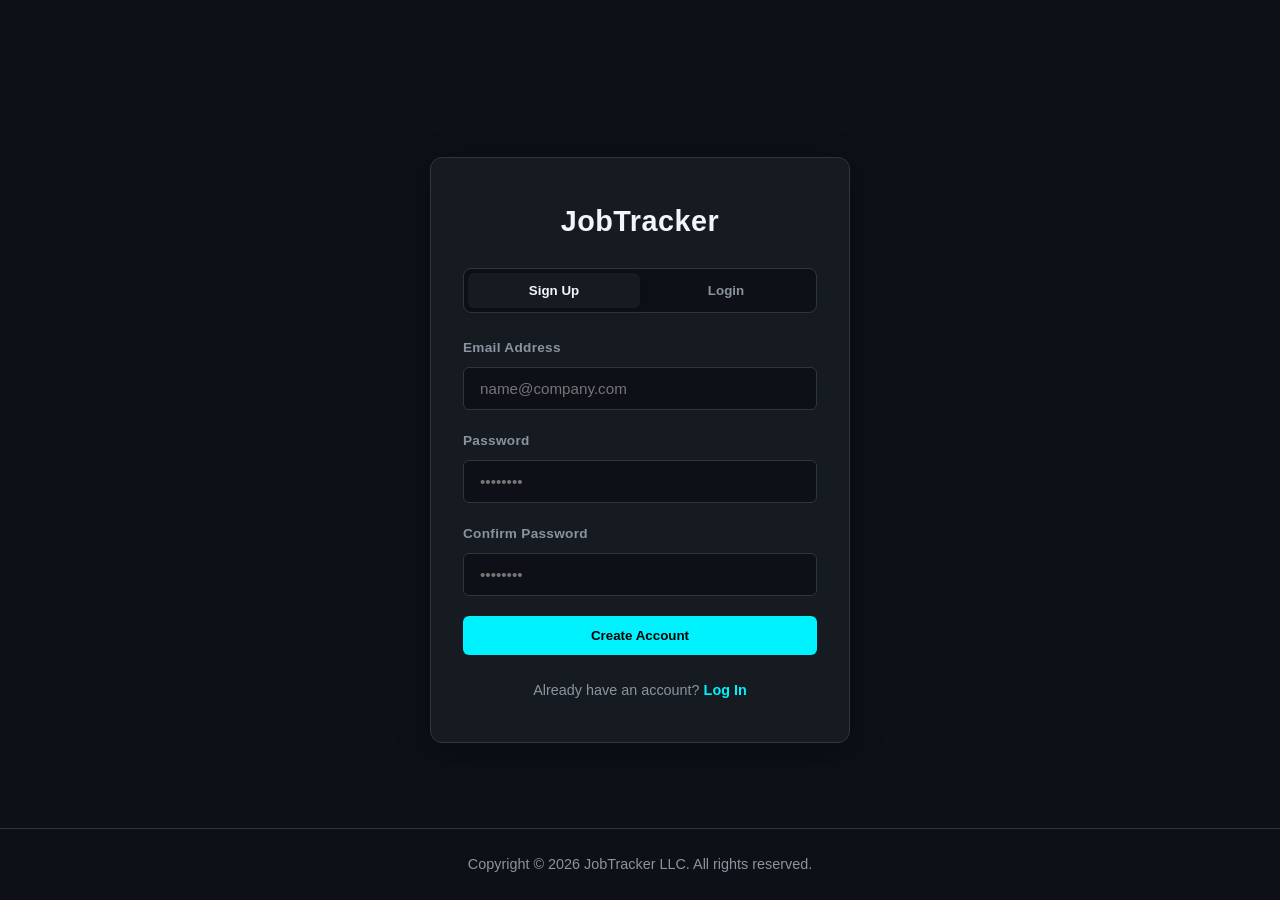
==== auth.html @ 48a3ed08 "Initial commit - Basic Structure" ====
<!DOCTYPE html>
<html lang="en">
<head>
    <meta charset="UTF-8">
    <meta name="viewport" content="width=device-width, initial-scale=1.0">
    <title>JobTracker - Authentication</title>
    <link rel="stylesheet" href="style.css">
</head>
<body class="auth-page">

    <div class="auth-card">
        <div class="auth-header">
            <h2>JobTracker</h2>
        </div>

        <div class="auth-tabs">
            <button class="tab-btn active" id="tab-signup">Sign Up</button>
            <button class="tab-btn" id="tab-login">Login</button>
        </div>

        <div class="auth-form-container">
            
            <form class="auth-form" id="signup-form" action="dashboard.html">
                <div class="input-group">
                    <label for="signup-email">Email Address</label>
                    <input type="email" id="signup-email" placeholder="name@company.com" required>
                </div>
                <div class="input-group">
                    <label for="signup-password">Password</label>
                    <input type="password" id="signup-password" placeholder="••••••••" required>
                </div>
                <div class="input-group">
                    <label for="signup-confirm">Confirm Password</label>
                    <input type="password" id="signup-confirm" placeholder="••••••••" required>
                </div>
                <button type="submit" class="btn btn-primary btn-block">Create Account</button>
                <p class="auth-switch-text">Already have an account? <span class="link-span">Log In</span></p>
            </form>

            <form class="auth-form hidden" id="login-form" action="dashboard.html">
                <div class="input-group">
                    <label for="login-email">Email Address</label>
                    <input type="email" id="login-email" placeholder="name@company.com" required>
                </div>
                <div class="input-group">
                    <label for="login-password">Password</label>
                    <input type="password" id="login-password" placeholder="••••••••" required>
                </div>
                <button type="submit" class="btn btn-primary btn-block">Log In</button>
                <p class="auth-switch-text">Don't have an account? <span class="link-span">Sign Up</span></p>
            </form>

        </div>
    </div>

    <footer class="footer auth-footer">
        <p>Copyright © 2026 JobTracker LLC. All rights reserved.</p>
    </footer>

    <script src="script.js"></script>
</body>
</html>
---- style.css ----
/* ==========================================================================
   01. GLOBAL RESET & DESIGN THEME VARIABLES
   ========================================================================== */
* {
    margin: 0;
    padding: 0;
    box-sizing: border-box;
    font-family: 'Segoe UI', Tahoma, Geneva, Verdana, sans-serif;
}

:root {
    --bg-color: #0d1117;        /* Premium deep dark slate */
    --card-bg: #161b22;         /* Slightly lighter container background */
    --text-main: #f0f6fc;       /* Highly readable off-white */
    --text-muted: #8b949e;      /* Muted gray for secondary descriptions */
    --accent-color: #00f2fe;    /* High-energy cyan highlight */
    --accent-hover: #00c6ff;    /* Darker shade for hovering actions */
    --border-color: #30363d;    /* Subtle separation lines */
}

body {
    background-color: var(--bg-color);
    color: var(--text-main);
    line-height: 1.6;
    min-height: 100vh;
    display: flex;
    flex-direction: column;
}


/* ==========================================================================
   02. REUSABLE COMPONENTS / UTILITIES (Buttons, etc.)
   ========================================================================== */
.btn {
    text-decoration: none;
    font-weight: 600;
    padding: 12px 28px;
    border-radius: 6px;
    transition: all 0.2s ease;
}

.btn-primary {
    background-color: var(--accent-color);
    color: #000;
}

.btn-primary:hover {
    background-color: var(--accent-hover);
    transform: translateY(-1px);
}

.btn-secondary {
    background-color: transparent;
    color: var(--text-main);
    border: 1px solid var(--border-color);
}

.btn-secondary:hover {
    background-color: var(--card-bg);
    border-color: var(--text-muted);
}


/* ==========================================================================
   03. LANDING PAGE STYLES (index.html)
   ========================================================================== */

/* Header Navbar Layout */
.navbar {
    display: flex;
    justify-content: space-between;
    align-items: center;
    padding: 20px 5%;
    border-bottom: 1px solid var(--border-color);
}

.logo h2 {
    color: var(--text-main);
    font-weight: 700;
    letter-spacing: 0.5px;
}

.nav-links {
    list-style: none;
    display: flex;
    align-items: center;
    gap: 30px;
}

.nav-links a {
    text-decoration: none;
    color: var(--text-muted);
    font-weight: 500;
    transition: color 0.3s ease;
}

.nav-links a:hover, 
.nav-links a.active {
    color: var(--text-main);
}

.nav-links .btn-signup-nav {
    color: var(--accent-color);
    border: 1px solid var(--accent-color);
    padding: 6px 16px;
    border-radius: 6px;
}

.nav-links .btn-signup-nav:hover {
    background-color: var(--accent-color);
    color: #000;
}

/* Main Layout Positioning */
main {
    flex: 1; /* Pushes footer down if page content is short */
    display: flex;
    flex-direction: column;
    align-items: center;
}

/* Hero Section */
.hero-section {
    max-width: 850px;
    text-align: center;
    padding: 80px 20px 60px 20px;
    display: flex;
    flex-direction: column;
    align-items: center;
    gap: 24px;
}

.hero-title {
    font-size: 2.8rem;
    font-weight: 800;
    letter-spacing: -0.5px;
    line-height: 1.2;
}

.hero-subtitle {
    font-size: 1.15rem;
    color: var(--text-muted);
    max-width: 650px;
}

.hero-buttons {
    display: flex;
    gap: 16px;
    margin-top: 10px;
}

/* Features Block */
.features-section {
    width: 100%;
    max-width: 1100px;
    padding: 40px 20px 80px 20px;
}

.section-title {
    text-align: center;
    font-size: 1.8rem;
    margin-bottom: 40px;
    font-weight: 700;
}

.features-grid {
    display: grid;
    grid-template-columns: repeat(auto-fit, minmax(230px, 1fr));
    gap: 24px;
}

.feature-card {
    background-color: var(--card-bg);
    border: 1px solid var(--border-color);
    padding: 30px 24px;
    border-radius: 8px;
    transition: transform 0.3s ease, border-color 0.3s ease;
}

.feature-card:hover {
    transform: translateY(-4px);
    border-color: var(--accent-color);
}

.feature-icon {
    color: var(--accent-color);
    font-size: 1.5rem;
    margin-bottom: 12px;
}

.feature-card h3 {
    font-size: 1.2rem;
    margin-bottom: 10px;
    font-weight: 600;
}

.feature-card p {
    color: var(--text-muted);
    font-size: 0.95rem;
}

/* How It Works Section Layout */
.how-it-works {
    width: 100%;
    max-width: 1100px;
    padding: 60px 20px 20px 20px;
    text-align: center;
}

.steps-grid {
    display: grid;
    grid-template-columns: repeat(auto-fit, minmax(280px, 1fr));
    gap: 32px;
    margin-top: 20px;
}

.step-card {
    display: flex;
    flex-direction: column;
    align-items: center;
    padding: 20px;
}

.step-number {
    background-color: var(--card-bg);
    color: var(--accent-color);
    border: 2px solid var(--border-color);
    width: 50px;
    height: 50px;
    border-radius: 50%;
    display: flex;
    justify-content: center;
    align-items: center;
    font-size: 1.3rem;
    font-weight: 700;
    margin-bottom: 20px;
    box-shadow: 0 0 15px rgba(0, 242, 254, 0.1);
}

.step-card h3 {
    font-size: 1.3rem;
    margin-bottom: 12px;
    font-weight: 600;
}

.step-card p {
    color: var(--text-muted);
    font-size: 0.95rem;
    max-width: 280px;
}


/* ==========================================================================
   04. AUTHENTICATION PAGES STYLES (auth.html)
   ========================================================================== */
/* Add your centered card, form inputs, and tab design styles directly here */


/* Target the specific body variant to center the card */
.auth-page {
    justify-content: center;
    align-items: center;
    padding: 20px;
}

.auth-card {
    background-color: var(--card-bg);
    border: 1px solid var(--border-color);
    width: 100%;
    max-width: 420px;
    padding: 40px 32px;
    border-radius: 12px;
    box-shadow: 0 8px 32px rgba(0, 0, 0, 0.4);
    display: flex;
    flex-direction: column;
    gap: 24px;
}

.auth-header {
    text-align: center;
}

.auth-header h2 {
    font-size: 1.8rem;
    font-weight: 700;
    letter-spacing: 0.5px;
}

/* Tab Switcher Styling */
.auth-tabs {
    display: flex;
    background-color: var(--bg-color);
    padding: 4px;
    border-radius: 8px;
    border: 1px solid var(--border-color);
}

.tab-btn {
    flex: 1;
    background: transparent;
    border: none;
    color: var(--text-muted);
    padding: 10px;
    font-weight: 600;
    cursor: pointer;
    border-radius: 6px;
    transition: all 0.2s ease;
}

.tab-btn.active {
    background-color: var(--card-bg);
    color: var(--text-main);
    box-shadow: 0 2px 8px rgba(0,0,0,0.2);
}

/* Form Styles */
.auth-form {
    display: flex;
    flex-direction: column;
    gap: 20px;
}

.input-group {
    display: flex;
    flex-direction: column;
    gap: 8px;
}

.input-group label {
    font-size: 0.85rem;
    font-weight: 600;
    color: var(--text-muted);
    letter-spacing: 0.3px;
}

.input-group input {
    background-color: var(--bg-color);
    border: 1px solid var(--border-color);
    color: var(--text-main);
    padding: 12px 16px;
    border-radius: 6px;
    font-size: 0.95rem;
    transition: border-color 0.2s ease;
}

.input-group input:focus {
    outline: none;
    border-color: var(--accent-color);
}

/* Utility full-width button button adjustment */
.btn-block {
    width: 100%;
    text-align: center;
    border: none;
    cursor: pointer;
}

.auth-switch-text {
    text-align: center;
    font-size: 0.9rem;
    color: var(--text-muted);
    margin-top: 4px;
}

.auth-switch-text .link-span {
    color: var(--accent-color);
    cursor: pointer;
    font-weight: 600;
}

.auth-switch-text .link-span:hover {
    text-decoration: underline;
}

/* Helper Class to Toggle Display */
.hidden {
    display: none !important;
}

/* Adjust layout behavior for footer on auth screen */
.auth-footer {
    position: absolute;
    bottom: 0;
    width: 100%;
    border-top: none;
    background: transparent;
}

/* ==========================================================================
   05. DASHBOARD WORKSPACE STYLES (dashboard.html)
   ========================================================================== */
/* Future placeholder for sidebar, analytics panels, and app cards */


/* Page layout to lock sidebar on left and expand content window on right */
.dashboard-page {
    flex-direction: row; /* Overrides the global column default */
    min-height: 100vh;
    overflow-x: hidden;
}

/* Sidebar Navigation Drawer */
.sidebar {
    width: 260px;
    background-color: var(--card-bg);
    border-right: 1px solid var(--border-color);
    display: flex;
    flex-direction: column;
    padding: 30px 20px;
    position: fixed; /* Keeps sidebar sticky on scroll */
    top: 0;
    bottom: 0;
    left: 0;
    z-index: 100;
}

.sidebar-brand h2 {
    font-size: 1.5rem;
    color: var(--text-main);
    margin-bottom: 40px;
    padding-left: 10px;
}

.sidebar-menu {
    flex: 1;
}

.sidebar-menu ul {
    display: flex;
    flex-direction: column; /* Overrides navbar layout */
    gap: 12px;
    list-style: none;
}

.sidebar-link {
    display: block;
    text-decoration: none;
    color: var(--text-muted);
    padding: 12px 16px;
    border-radius: 8px;
    font-weight: 600;
    transition: all 0.2s ease;
}

.sidebar-link:hover {
    background-color: var(--bg-color);
    color: var(--text-main);
}

.sidebar-link.active {
    background-color: var(--bg-color);
    color: var(--accent-color);
    border-left: 3px solid var(--accent-color);
    border-radius: 0 8px 8px 0;
}

.logout-btn:hover {
    color: #ff4a4a;
    background-color: rgba(255, 74, 74, 0.1);
}

/* Main Dashboard Workspace Content Window */
.dashboard-main {
    flex: 1;
    margin-left: 260px; /* Accounts for fixed sidebar width */
    padding: 40px;
    background-color: var(--bg-color);
    display: flex;
    flex-direction: column;
    gap: 32px;
}

.dashboard-header h1 {
    font-size: 2rem;
    font-weight: 700;
}

.date-text {
    color: var(--text-muted);
    font-size: 0.95rem;
}

/* Horizontal Analytics Metrics Panel */
.stats-container {
    display: grid;
    grid-template-columns: repeat(auto-fit, minmax(200px, 1fr));
    gap: 20px;
    width: 100%;
}

.stat-card {
    background-color: var(--card-bg);
    border: 1px solid var(--border-color);
    padding: 24px;
    border-radius: 10px;
    display: flex;
    flex-direction: column;
    gap: 8px;
}

.stat-title {
    font-size: 0.85rem;
    font-weight: 600;
    color: var(--text-muted);
    text-transform: uppercase;
    letter-spacing: 0.5px;
}

.stat-value {
    font-size: 2.2rem;
    font-weight: 700;
}

/* Contextual color alerts for status indicators */
.text-interview { color: #ff9f43; }
.text-offered { color: #28c76f; }
.text-rejected { color: #ea5455; }

.status-interview-border { border-left: 4px solid #ff9f43; }
.status-offered-border { border-left: 4px solid #28c76f; }
.status-rejected-border { border-left: 4px solid #ea5455; }

/* Filter and Utilities Search Row */
.filter-utility-bar {
    display: flex;
    justify-content: space-between;
    gap: 20px;
    width: 100%;
}

.search-box {
    flex: 1;
    max-width: 400px;
}

.search-box input {
    width: 100%;
    background-color: var(--card-bg);
    border: 1px solid var(--border-color);
    color: var(--text-main);
    padding: 12px 16px;
    border-radius: 8px;
    font-size: 0.95rem;
}

.search-box input:focus, .filter-box select:focus {
    outline: none;
    border-color: var(--accent-color);
}

.filter-box select {
    background-color: var(--card-bg);
    border: 1px solid var(--border-color);
    color: var(--text-main);
    padding: 12px 20px;
    border-radius: 8px;
    font-size: 0.95rem;
    cursor: pointer;
}

/* Card-Based Multi-Column Grid Layout for Job Listings */
.cards-grid {
    display: grid;
    grid-template-columns: repeat(auto-fill, minmax(300px, 1fr));
    gap: 24px;
    width: 100%;
}

.job-card {
    background-color: var(--card-bg);
    border: 1px solid var(--border-color);
    border-radius: 12px;
    padding: 24px;
    display: flex;
    flex-direction: column;
    gap: 16px;
    position: relative;
    transition: transform 0.2s ease, border-color 0.2s ease;
}

.job-card:hover {
    transform: translateY(-2px);
    border-color: var(--border-color);
}

.card-header {
    display: flex;
    justify-content: space-between;
    align-items: flex-start;
}

.card-header h3 {
    font-size: 1.3rem;
    font-weight: 700;
}

.role-title {
    font-size: 0.95rem;
    color: var(--text-muted);
}

/* Color Coded Pill Status Labels */
.badge {
    font-size: 0.75rem;
    font-weight: 700;
    padding: 4px 12px;
    border-radius: 20px;
    text-transform: uppercase;
}

.badge-applied { background-color: rgba(0, 242, 254, 0.15); color: var(--accent-color); }
.badge-interview { background-color: rgba(255, 159, 67, 0.15); color: #ff9f43; }
.badge-offered { background-color: rgba(40, 199, 111, 0.15); color: #28c76f; }
.badge-rejected { background-color: rgba(234, 84, 85, 0.15); color: #ea5455; }

.card-date {
    font-size: 0.8rem;
    color: var(--text-muted);
}

.card-notes {
    font-size: 0.9rem;
    color: #b4b9be;
    line-height: 1.5;
    flex: 1; /* Pushes utility links to card bottom if note description is short */
}

/* Action Controls Layout */
.card-actions {
    display: flex;
    justify-content: flex-end;
    gap: 16px;
    border-top: 1px solid var(--border-color);
    padding-top: 14px;
    margin-top: 4px;
}

.card-actions a {
    text-decoration: none;
    font-size: 0.85rem;
    font-weight: 600;
    transition: color 0.2s ease;
}

.action-edit { color: var(--text-muted); }
.action-edit:hover { color: var(--accent-color); }

.action-delete { color: var(--text-muted); }
.action-delete:hover { color: #ff4a4a; }

/* Responsive Grid Adaptation for Mobile viewports */
@media (max-width: 992px) {
    .sidebar {
        width: 70px;
        padding: 30px 10px;
    }
    .sidebar-brand h2, .sidebar-link span {
        display: none; /* Collapses text strings down to pure icons if using them */
    }
    .dashboard-main {
        margin-left: 70px;
        padding: 24px;
    }
}

@media (max-width: 576px) {
    .dashboard-page {
        flex-direction: column;
    }
    .sidebar {
        position: static;
        width: 100%;
        height: auto;
        padding: 16px;
    }
    .dashboard-main {
        margin-left: 0;
        padding: 16px;
    }
    .filter-utility-bar {
        flex-direction: column;
    }
    .search-box {
        max-width: 100%;
    }
}

/* ==========================================================================
   05B. APPLICATION FORM STYLES (form.html)
   ========================================================================== */

/* Center the form card directly in the center of the viewport window */
.form-page {
    justify-content: center;
    align-items: center;
    padding: 40px 20px;
}

.form-container {
    background-color: var(--card-bg);
    border: 1px solid var(--border-color);
    width: 100%;
    max-width: 650px;
    padding: 40px;
    border-radius: 12px;
    box-shadow: 0 8px 32px rgba(0, 0, 0, 0.4);
    display: flex;
    flex-direction: column;
    gap: 28px;
}

.form-header h2 {
    font-size: 1.6rem;
    font-weight: 700;
    margin-bottom: 4px;
}

.form-header p {
    color: var(--text-muted);
    font-size: 0.95rem;
}

.app-form {
    display: flex;
    flex-direction: column;
    gap: 20px;
}

/* Side-by-side multi-column form inputs wrapper */
.form-row {
    display: flex;
    gap: 20px;
    width: 100%;
}

.form-row .input-group {
    flex: 1;
}

/* Custom adjustment styling for dropdown selectors and dates */
.form-select, .app-form input[type="date"] {
    width: 100%;
    background-color: var(--bg-color);
    border: 1px solid var(--border-color);
    color: var(--text-main);
    padding: 12px 16px;
    border-radius: 8px;
    font-size: 0.95rem;
    cursor: pointer;
}

.app-form textarea {
    width: 100%;
    background-color: var(--bg-color);
    border: 1px solid var(--border-color);
    color: var(--text-main);
    padding: 14px 16px;
    border-radius: 8px;
    font-size: 0.95rem;
    resize: vertical;
    font-family: inherit;
}

.app-form textarea:focus, .form-select:focus {
    outline: none;
    border-color: var(--accent-color);
}

.optional-text {
    font-size: 0.8rem;
    color: var(--text-muted);
    font-weight: normal;
    margin-left: 4px;
}

/* Lower actions placement alignment */
.form-actions {
    display: flex;
    justify-content: flex-end;
    gap: 16px;
    margin-top: 12px;
    border-top: 1px solid var(--border-color);
    padding-top: 24px;
}

.form-actions .btn {
    border: none;
    cursor: pointer;
}

/* Adaptive column layout adjustments for mobile form viewports */
@media (max-width: 576px) {
    .form-container {
        padding: 24px;
    }
    .form-row {
        flex-direction: column;
        gap: 20px;
    }
}
/* ==========================================================================
   WORKSPACE SETTINGS STYLES
   ========================================================================== */

/* Layout configuration for settings forms wrapper */
.settings-grid-layout {
    display: flex;
    flex-direction: column;
    gap: 24px;
    width: 100%;
    max-width: 800px;
    margin-top: 8px;
}

/* Individual setting panel card blocks */
.settings-card {
    background-color: var(--card-bg);
    border: 1px solid var(--border-color);
    border-radius: 12px;
    padding: 28px;
    display: flex;
    flex-direction: column;
    gap: 12px;
}

.settings-card h3 {
    font-size: 1.25rem;
    font-weight: 700;
    margin: 0;
}

.settings-desc {
    color: var(--text-muted);
    font-size: 0.9rem;
    margin: 0 0 8px 0;
}

/* Vertical layout configuration for input groups */
.settings-form {
    display: flex;
    flex-direction: column;
    gap: 16px;
}

/* Profiles edit fields custom wrapper styles */
.settings-form .input-group {
    display: flex;
    flex-direction: column;
    gap: 8px;
}

.settings-form .input-group label {
    font-size: 0.85rem;
    font-weight: 600;
    color: var(--text-muted);
}

.settings-form .input-group input {
    width: 100%;
    background-color: var(--bg-color);
    border: 1px solid var(--border-color);
    color: var(--text-main);
    padding: 12px 16px;
    border-radius: 8px;
    font-size: 0.95rem;
}

.settings-form .input-group input:focus {
    outline: none;
    border-color: var(--accent-color);
}

/* Inline row adjustments for drop-down selections */
.settings-row {
    display: flex;
    justify-content: space-between;
    align-items: center;
    gap: 20px;
}

.settings-row h4 {
    margin: 0;
    font-size: 1rem;
    font-weight: 600;
}

.settings-subtext {
    color: var(--text-muted);
    font-size: 0.82rem;
    margin: 4px 0 0 0;
}

/* Selection Menus Custom Appearance */
.settings-select {
    background-color: var(--bg-color);
    border: 1px solid var(--border-color);
    color: var(--text-main);
    padding: 10px 16px;
    border-radius: 6px;
    font-size: 0.9rem;
    cursor: pointer;
    min-width: 180px;
}

.settings-select:focus {
    outline: none;
    border-color: var(--accent-color);
}

/* Custom border highlight parameter for safety fields */
.panel-danger-zone {
    border-color: rgba(234, 84, 85, 0.2);
}

/* UI view-switching visibility control helper */
.class-hidden {
    display: none !important;
}

/* ==========================================================================
   06. GLOBAL FOOTER STYLES
   ========================================================================== */
.footer {
    text-align: center;
    padding: 24px;
    border-top: 1px solid var(--border-color);
    color: var(--text-muted);
    font-size: 0.9rem;
}


/* ==========================================================================
   07. GLOBAL MEDIA QUERIES (Responsive Design)
   ========================================================================== */
@media (max-width: 768px) {
    .hero-title {
        font-size: 2.2rem;
    }
    .navbar {
        padding: 20px;
    }
    .nav-links {
        gap: 15px;
    }
}
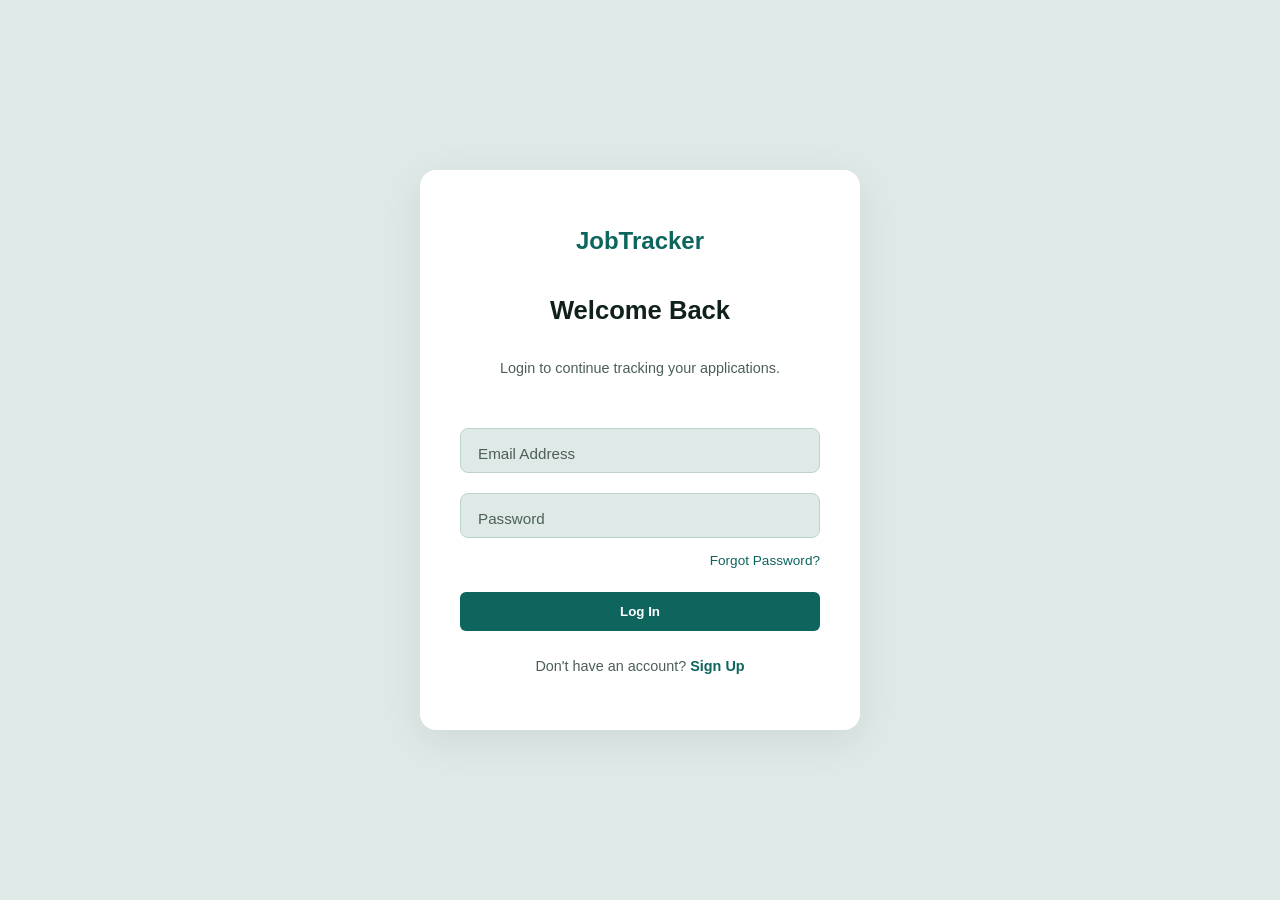
==== commit b7060ca9: "Before fixing error display" ====
--- a/auth.html
+++ b/auth.html
@@ -3,59 +3,79 @@
 <head>
     <meta charset="UTF-8">
     <meta name="viewport" content="width=device-width, initial-scale=1.0">
-    <title>JobTracker - Authentication</title>
+    <title>JobTracker - Login / Signup</title>
+    <script>
+    if (localStorage.getItem('theme') === 'dark') {
+        document.documentElement.setAttribute('data-theme', 'dark');
+    }
+</script>
     <link rel="stylesheet" href="style.css">
 </head>
 <body class="auth-page">
 
+    <!-- ===================== AUTH CARD ===================== -->
     <div class="auth-card">
-        <div class="auth-header">
+
+        <div class="auth-logo">
             <h2>JobTracker</h2>
         </div>
 
-        <div class="auth-tabs">
-            <button class="tab-btn active" id="tab-signup">Sign Up</button>
-            <button class="tab-btn" id="tab-login">Login</button>
-        </div>
+        <!-- Login Form -->
+        <form class="auth-form" id="login-form">
+            <h2 class="auth-form-title">Welcome Back</h2>
+            <p class="auth-form-subtitle">Login to continue tracking your applications.</p>
 
-        <div class="auth-form-container">
-            
-            <form class="auth-form" id="signup-form" action="dashboard.html">
-                <div class="input-group">
-                    <label for="signup-email">Email Address</label>
-                    <input type="email" id="signup-email" placeholder="name@company.com" required>
-                </div>
-                <div class="input-group">
-                    <label for="signup-password">Password</label>
-                    <input type="password" id="signup-password" placeholder="••••••••" required>
-                </div>
-                <div class="input-group">
-                    <label for="signup-confirm">Confirm Password</label>
-                    <input type="password" id="signup-confirm" placeholder="••••••••" required>
-                </div>
-                <button type="submit" class="btn btn-primary btn-block">Create Account</button>
-                <p class="auth-switch-text">Already have an account? <span class="link-span">Log In</span></p>
-            </form>
+            <div class="input-group floating">
+                <input type="email" id="login-email" placeholder=" " required>
+                <label for="login-email">Email Address</label>
+            </div>
 
-            <form class="auth-form hidden" id="login-form" action="dashboard.html">
-                <div class="input-group">
-                    <label for="login-email">Email Address</label>
-                    <input type="email" id="login-email" placeholder="name@company.com" required>
-                </div>
-                <div class="input-group">
-                    <label for="login-password">Password</label>
-                    <input type="password" id="login-password" placeholder="••••••••" required>
-                </div>
-                <button type="submit" class="btn btn-primary btn-block">Log In</button>
-                <p class="auth-switch-text">Don't have an account? <span class="link-span">Sign Up</span></p>
-            </form>
+            <div class="input-group floating password-wrapper">
+                <input type="password" id="login-password" placeholder=" " required>
+                <label for="login-password">Password</label>
+                <span class="toggle-password" data-target="login-password">👁</span>
+            </div>
 
-        </div>
+            <a href="#" class="forgot-password-link">Forgot Password?</a>
+
+            <button type="submit" class="btn btn-primary btn-block">Log In</button>
+
+            <p class="auth-switch-text">Don't have an account? <span class="link-span" id="switch-to-signup">Sign Up</span></p>
+        </form>
+
+        <!-- Signup Form -->
+        <form class="auth-form hidden" id="signup-form">
+            <h2 class="auth-form-title">Create Account</h2>
+            <p class="auth-form-subtitle">Sign up to start tracking your job search.</p>
+
+            <div class="input-group floating">
+                <input type="text" id="signup-name" placeholder=" " required>
+                <label for="signup-name">Full Name</label>
+            </div>
+
+            <div class="input-group floating">
+                <input type="email" id="signup-email" placeholder=" " required>
+                <label for="signup-email">Email Address</label>
+            </div>
+
+            <div class="input-group floating password-wrapper">
+                <input type="password" id="signup-password" placeholder=" " required>
+                <label for="signup-password">Password</label>
+                <span class="toggle-password" data-target="signup-password">👁</span>
+            </div>
+
+            <div class="input-group floating password-wrapper">
+                <input type="password" id="signup-confirm" placeholder=" " required>
+                <label for="signup-confirm">Confirm Password</label>
+                <span class="toggle-password" data-target="signup-confirm">👁</span>
+            </div>
+
+            <button type="submit" class="btn btn-primary btn-block">Create Account</button>
+
+            <p class="auth-switch-text">Already have an account? <span class="link-span" id="switch-to-login">Login</span></p>
+        </form>
+
     </div>
-
-    <footer class="footer auth-footer">
-        <p>Copyright © 2026 JobTracker LLC. All rights reserved.</p>
-    </footer>
 
     <script src="script.js"></script>
 </body>
--- a/style.css
+++ b/style.css
@@ -1,5 +1,5 @@
 /* ==========================================================================
-   01. GLOBAL RESET & DESIGN THEME VARIABLES
+   01. GLOBAL RESET & THEME VARIABLES
    ========================================================================== */
 * {
     margin: 0;
@@ -9,30 +9,36 @@
 }
 
 :root {
-    --bg-color: #0d1117;        /* Premium deep dark slate */
-    --card-bg: #161b22;         /* Slightly lighter container background */
-    --text-main: #f0f6fc;       /* Highly readable off-white */
-    --text-muted: #8b949e;      /* Muted gray for secondary descriptions */
-    --accent-color: #00f2fe;    /* High-energy cyan highlight */
-    --accent-hover: #00c6ff;    /* Darker shade for hovering actions */
-    --border-color: #30363d;    /* Subtle separation lines */
+    --bg-color: #dfeae8;
+    --card-bg: #ffffff;
+    --text-main: #10201b;
+    --text-muted: #4c5f55;
+    --accent-color: #0d655e;
+    --accent-hover: #0a4f49;
+    --border-color: #bdd4cd;
 }
 
 body {
     background-color: var(--bg-color);
     color: var(--text-main);
     line-height: 1.6;
-    min-height: 100vh;
-    display: flex;
-    flex-direction: column;
+    scroll-behavior: smooth;
+}
+
+a {
+    text-decoration: none;
+}
+
+ul {
+    list-style: none;
 }
 
 
 /* ==========================================================================
-   02. REUSABLE COMPONENTS / UTILITIES (Buttons, etc.)
+   02. REUSABLE BUTTON COMPONENTS
    ========================================================================== */
 .btn {
-    text-decoration: none;
+    display: inline-block;
     font-weight: 600;
     padding: 12px 28px;
     border-radius: 6px;
@@ -41,7 +47,7 @@
 
 .btn-primary {
     background-color: var(--accent-color);
-    color: #000;
+    color: #fff;
 }
 
 .btn-primary:hover {
@@ -62,68 +68,67 @@
 
 
 /* ==========================================================================
-   03. LANDING PAGE STYLES (index.html)
+   03. NAVBAR
    ========================================================================== */
-
-/* Header Navbar Layout */
 .navbar {
     display: flex;
     justify-content: space-between;
     align-items: center;
-    padding: 20px 5%;
+    padding: 20px 6%;
+    background-color: var(--card-bg);
     border-bottom: 1px solid var(--border-color);
+    position: sticky;
+    top: 0;
+    z-index: 100;
 }
 
 .logo h2 {
     color: var(--text-main);
     font-weight: 700;
-    letter-spacing: 0.5px;
 }
 
 .nav-links {
-    list-style: none;
     display: flex;
     align-items: center;
     gap: 30px;
 }
 
 .nav-links a {
-    text-decoration: none;
     color: var(--text-muted);
     font-weight: 500;
     transition: color 0.3s ease;
 }
 
-.nav-links a:hover, 
+.nav-links a:hover,
 .nav-links a.active {
-    color: var(--text-main);
+    color: var(--accent-color);
 }
 
 .nav-links .btn-signup-nav {
-    color: var(--accent-color);
-    border: 1px solid var(--accent-color);
-    padding: 6px 16px;
+    color: #fff;
+    background-color: var(--accent-color);
+    padding: 8px 18px;
     border-radius: 6px;
 }
 
 .nav-links .btn-signup-nav:hover {
-    background-color: var(--accent-color);
-    color: #000;
-}
-
-/* Main Layout Positioning */
-main {
-    flex: 1; /* Pushes footer down if page content is short */
-    display: flex;
-    flex-direction: column;
-    align-items: center;
-}
-
-/* Hero Section */
+    background-color: var(--accent-hover);
+}
+
+
+/* ==========================================================================
+   04. HERO SECTION
+   ========================================================================== */
 .hero-section {
-    max-width: 850px;
+    display: flex;
+    justify-content: center;
+    align-items: center;
     text-align: center;
-    padding: 80px 20px 60px 20px;
+    padding: 100px 20px;
+}
+
+.hero-content {
+    max-width: 750px;
     display: flex;
     flex-direction: column;
     align-items: center;
@@ -133,14 +138,13 @@
 .hero-title {
     font-size: 2.8rem;
     font-weight: 800;
-    letter-spacing: -0.5px;
     line-height: 1.2;
 }
 
 .hero-subtitle {
     font-size: 1.15rem;
     color: var(--text-muted);
-    max-width: 650px;
+    max-width: 600px;
 }
 
 .hero-buttons {
@@ -149,18 +153,49 @@
     margin-top: 10px;
 }
 
-/* Features Block */
+
+/* ==========================================================================
+   05. STATS / TRUST STRIP
+   ========================================================================== */
+.stats-strip {
+    display: flex;
+    justify-content: center;
+    gap: 60px;
+    flex-wrap: wrap;
+    padding: 40px 20px;
+    background-color: var(--card-bg);
+    border-top: 1px solid var(--border-color);
+    border-bottom: 1px solid var(--border-color);
+}
+
+.stats-strip-item {
+    text-align: center;
+}
+
+.stats-strip-item h3 {
+    font-size: 1.8rem;
+    color: var(--accent-color);
+    font-weight: 700;
+}
+
+.stats-strip-item p {
+    color: var(--text-muted);
+    font-size: 0.9rem;
+}
+
+
+/* ==========================================================================
+   06. FEATURES SECTION
+   ========================================================================== */
 .features-section {
-    width: 100%;
-    max-width: 1100px;
-    padding: 40px 20px 80px 20px;
+    padding: 80px 6%;
 }
 
 .section-title {
     text-align: center;
-    font-size: 1.8rem;
-    margin-bottom: 40px;
+    font-size: 1.9rem;
     font-weight: 700;
+    margin-bottom: 50px;
 }
 
 .features-grid {
@@ -174,12 +209,13 @@
     border: 1px solid var(--border-color);
     padding: 30px 24px;
     border-radius: 8px;
-    transition: transform 0.3s ease, border-color 0.3s ease;
+    text-align: center;
+    transition: transform 0.3s ease, box-shadow 0.3s ease;
 }
 
 .feature-card:hover {
     transform: translateY(-4px);
-    border-color: var(--accent-color);
+    box-shadow: 0 4px 16px rgba(0, 0, 0, 0.06);
 }
 
 .feature-icon {
@@ -199,17 +235,19 @@
     font-size: 0.95rem;
 }
 
-/* How It Works Section Layout */
+
+/* ==========================================================================
+   07. HOW IT WORKS SECTION
+   ========================================================================== */
 .how-it-works {
-    width: 100%;
-    max-width: 1100px;
-    padding: 60px 20px 20px 20px;
+    padding: 80px 6%;
     text-align: center;
+    background-color: var(--card-bg);
 }
 
 .steps-grid {
     display: grid;
-    grid-template-columns: repeat(auto-fit, minmax(280px, 1fr));
+    grid-template-columns: repeat(auto-fit, minmax(260px, 1fr));
     gap: 32px;
     margin-top: 20px;
 }
@@ -222,7 +260,7 @@
 }
 
 .step-number {
-    background-color: var(--card-bg);
+    background-color: var(--bg-color);
     color: var(--accent-color);
     border: 2px solid var(--border-color);
     width: 50px;
@@ -234,12 +272,11 @@
     font-size: 1.3rem;
     font-weight: 700;
     margin-bottom: 20px;
-    box-shadow: 0 0 15px rgba(0, 242, 254, 0.1);
 }
 
 .step-card h3 {
-    font-size: 1.3rem;
-    margin-bottom: 12px;
+    font-size: 1.2rem;
+    margin-bottom: 10px;
     font-weight: 600;
 }
 
@@ -251,104 +288,261 @@
 
 
 /* ==========================================================================
-   04. AUTHENTICATION PAGES STYLES (auth.html)
+   08. WHY USE THIS SECTION
    ========================================================================== */
-/* Add your centered card, form inputs, and tab design styles directly here */
-
-
-/* Target the specific body variant to center the card */
-.auth-page {
-    justify-content: center;
-    align-items: center;
+.why-section {
+    padding: 80px 6%;
+    text-align: center;
+}
+
+.why-grid {
+    display: grid;
+    grid-template-columns: repeat(auto-fit, minmax(250px, 1fr));
+    gap: 30px;
+    margin-top: 20px;
+}
+
+.why-card {
     padding: 20px;
 }
 
-.auth-card {
-    background-color: var(--card-bg);
-    border: 1px solid var(--border-color);
-    width: 100%;
-    max-width: 420px;
-    padding: 40px 32px;
-    border-radius: 12px;
-    box-shadow: 0 8px 32px rgba(0, 0, 0, 0.4);
+.why-card h3 {
+    font-size: 1.15rem;
+    font-weight: 600;
+    margin-bottom: 10px;
+    color: var(--accent-color);
+}
+
+.why-card p {
+    color: var(--text-muted);
+    font-size: 0.95rem;
+}
+
+
+/* ==========================================================================
+   09. CTA BANNER SECTION
+   ========================================================================== */
+.cta-banner {
+    background-color: var(--accent-color);
+    color: #fff;
+    text-align: center;
+    padding: 70px 20px;
     display: flex;
     flex-direction: column;
+    align-items: center;
     gap: 24px;
 }
 
-.auth-header {
-    text-align: center;
-}
-
-.auth-header h2 {
+.cta-banner h2 {
     font-size: 1.8rem;
     font-weight: 700;
-    letter-spacing: 0.5px;
-}
-
-/* Tab Switcher Styling */
-.auth-tabs {
-    display: flex;
+    max-width: 600px;
+}
+
+.cta-banner .btn-primary {
+    background-color: #fff;
+    color: var(--accent-color);
+}
+
+.cta-banner .btn-primary:hover {
     background-color: var(--bg-color);
-    padding: 4px;
-    border-radius: 8px;
-    border: 1px solid var(--border-color);
-}
-
-.tab-btn {
-    flex: 1;
-    background: transparent;
-    border: none;
-    color: var(--text-muted);
-    padding: 10px;
-    font-weight: 600;
-    cursor: pointer;
-    border-radius: 6px;
-    transition: all 0.2s ease;
-}
-
-.tab-btn.active {
+}
+
+
+/* ==========================================================================
+   10. FOOTER
+   ========================================================================== */
+.footer {
+    text-align: center;
+    padding: 24px;
     background-color: var(--card-bg);
-    color: var(--text-main);
-    box-shadow: 0 2px 8px rgba(0,0,0,0.2);
-}
-
-/* Form Styles */
+    border-top: 1px solid var(--border-color);
+    color: var(--text-muted);
+    font-size: 0.9rem;
+}
+
+
+/* ==========================================================================
+   11. RESPONSIVE MEDIA QUERIES
+   ========================================================================== */
+@media (max-width: 768px) {
+    .hero-title {
+        font-size: 2.1rem;
+    }
+
+    .navbar {
+        padding: 16px 5%;
+        flex-direction: row;
+    }
+
+    .nav-links {
+        gap: 14px;
+    }
+
+    .stats-strip {
+        gap: 30px;
+    }
+}
+
+@media (max-width: 480px) {
+    .nav-links {
+        gap: 10px;
+        font-size: 0.85rem;
+    }
+
+    .hero-section {
+        padding: 70px 16px;
+    }
+
+    .cta-banner h2 {
+        font-size: 1.4rem;
+    }
+}
+
+
+/* ==========================================================================
+   12. AUTHENTICATION PAGE STYLES (auth.html)
+   ========================================================================== */
+
+/* Page wrapper - centers the auth card on screen */
+.auth-page {
+    display: flex;
+    justify-content: center;
+    align-items: center;
+    min-height: 100vh;
+    padding: 20px;
+}
+
+/* Main auth card - single panel, fixed height so it doesn't jump between forms */
+.auth-card {
+    width: 100%;
+    max-width: 440px;
+    min-height: 560px;
+    background-color: var(--card-bg);
+    border-radius: 16px;
+    box-shadow: 0 10px 40px rgba(0, 0, 0, 0.08);
+    padding: 50px 40px;
+    display: flex;
+    flex-direction: column;
+    justify-content: center;
+}
+
+/* Logo at top of card */
+.auth-logo {
+    text-align: center;
+    margin-bottom: 30px;
+}
+
+.auth-logo h2 {
+    color: var(--accent-color);
+    font-weight: 700;
+}
+
+/* Form title + subtitle */
+.auth-form-title {
+    font-size: 1.6rem;
+    font-weight: 700;
+    margin-bottom: 6px;
+    text-align: center;
+}
+
+.auth-form-subtitle {
+    font-size: 0.9rem;
+    color: var(--text-muted);
+    text-align: center;
+    margin-bottom: 28px;
+}
+
+/* Form layout */
 .auth-form {
     display: flex;
     flex-direction: column;
     gap: 20px;
 }
 
-.input-group {
-    display: flex;
-    flex-direction: column;
-    gap: 8px;
-}
-
-.input-group label {
-    font-size: 0.85rem;
-    font-weight: 600;
-    color: var(--text-muted);
-    letter-spacing: 0.3px;
-}
-
-.input-group input {
+.auth-form.hidden {
+    display: none;
+}
+
+/* ---------------- FLOATING LABEL INPUTS ---------------- */
+.input-group.floating {
+    position: relative;
+}
+
+.input-group.floating input {
+    width: 100%;
     background-color: var(--bg-color);
     border: 1px solid var(--border-color);
     color: var(--text-main);
-    padding: 12px 16px;
-    border-radius: 6px;
+    padding: 16px 14px 10px 14px;
+    border-radius: 8px;
     font-size: 0.95rem;
-    transition: border-color 0.2s ease;
-}
-
-.input-group input:focus {
+}
+
+.input-group.floating input:focus {
     outline: none;
     border-color: var(--accent-color);
 }
 
-/* Utility full-width button button adjustment */
+.input-group.floating label {
+    position: absolute;
+    left: 14px;
+    top: 14px;
+    font-size: 0.95rem;
+    color: var(--text-muted);
+    pointer-events: none;
+    transition: all 0.15s ease;
+    background-color: var(--bg-color);
+    padding: 0 4px;
+    border-radius: 4px;
+}
+
+/* Float the label up when input is focused or already filled */
+.input-group.floating input:focus + label,
+.input-group.floating input:not(:placeholder-shown) + label {
+    top: -8px;
+    left: 10px;
+    font-size: 0.75rem;
+    color: var(--accent-color);
+}
+
+/* Password field needs extra right padding for the eye icon */
+.password-wrapper input {
+    padding-right: 40px;
+}
+
+/* Eye icon - hidden by default, only shown once user types something */
+.toggle-password {
+    position: absolute;
+    right: 12px;
+    top: 14px;
+    cursor: pointer;
+    font-size: 0.95rem;
+    color: var(--text-muted);
+    user-select: none;
+    opacity: 0;
+    visibility: hidden;
+    transition: opacity 0.15s ease;
+}
+
+.toggle-password.visible {
+    opacity: 1;
+    visibility: visible;
+}
+
+/* Forgot password link */
+.forgot-password-link {
+    align-self: flex-end;
+    font-size: 0.85rem;
+    color: var(--accent-color);
+    margin-top: -8px;
+}
+
+.forgot-password-link:hover {
+    text-decoration: underline;
+}
+
+/* Full-width button utility (used in auth forms) */
 .btn-block {
     width: 100%;
     text-align: center;
@@ -356,6 +550,7 @@
     cursor: pointer;
 }
 
+/* Switch link text at bottom of forms */
 .auth-switch-text {
     text-align: center;
     font-size: 0.9rem;
@@ -363,175 +558,318 @@
     margin-top: 4px;
 }
 
-.auth-switch-text .link-span {
-    color: var(--accent-color);
+.link-span {
+    color: var(--accent-color);
+    font-weight: 600;
     cursor: pointer;
-    font-weight: 600;
-}
-
-.auth-switch-text .link-span:hover {
+}
+
+.link-span:hover {
     text-decoration: underline;
 }
 
-/* Helper Class to Toggle Display */
+/* ---------------- RESPONSIVE ---------------- */
+@media (max-width: 480px) {
+    .auth-card {
+        padding: 40px 24px;
+        min-height: 0;
+    }
+}
+
+
+
+/* ==========================================================================
+   13. DASHBOARD PAGE STYLES (dashboard.html)
+   ========================================================================== */
+
+/* ---------------- 13.1 PAGE LAYOUT ---------------- */
+.dashboard-page {
+    display: flex;
+    min-height: 100vh;
+}
+
 .hidden {
     display: none !important;
 }
 
-/* Adjust layout behavior for footer on auth screen */
-.auth-footer {
-    position: absolute;
-    bottom: 0;
-    width: 100%;
-    border-top: none;
-    background: transparent;
-}
-
-/* ==========================================================================
-   05. DASHBOARD WORKSPACE STYLES (dashboard.html)
-   ========================================================================== */
-/* Future placeholder for sidebar, analytics panels, and app cards */
-
-
-/* Page layout to lock sidebar on left and expand content window on right */
-.dashboard-page {
-    flex-direction: row; /* Overrides the global column default */
-    min-height: 100vh;
-    overflow-x: hidden;
-}
-
-/* Sidebar Navigation Drawer */
+
+/* ---------------- 13.2 SIDEBAR ---------------- */
 .sidebar {
     width: 260px;
     background-color: var(--card-bg);
     border-right: 1px solid var(--border-color);
     display: flex;
     flex-direction: column;
-    padding: 30px 20px;
-    position: fixed; /* Keeps sidebar sticky on scroll */
+    padding: 24px 16px;
+    position: fixed;
     top: 0;
     bottom: 0;
     left: 0;
     z-index: 100;
+    transition: width 0.2s ease;
+}
+
+/* Top row: collapse button + logo */
+.sidebar-top {
+    display: flex;
+    align-items: center;
+    gap: 14px;
+    margin-bottom: 24px;
+    padding: 0 6px;
+}
+
+.collapse-btn {
+    background: transparent;
+    border: none;
+    font-size: 1.1rem;
+    color: var(--text-muted);
+    cursor: pointer;
+    flex-shrink: 0;
+}
+
+.collapse-btn:hover {
+    color: var(--accent-color);
 }
 
 .sidebar-brand h2 {
-    font-size: 1.5rem;
+    font-size: 1.3rem;
+    color: var(--accent-color);
+    font-weight: 700;
+    white-space: nowrap;
+}
+
+/* User profile block */
+.sidebar-profile {
+    display: flex;
+    align-items: center;
+    gap: 12px;
+    padding: 14px 6px;
+    margin-bottom: 20px;
+    border-bottom: 1px solid var(--border-color);
+}
+
+.sidebar-avatar {
+    width: 42px;
+    height: 42px;
+    border-radius: 50%;
+    flex-shrink: 0;
+    object-fit: cover;
+}
+
+.sidebar-profile-info {
+    overflow: hidden;
+    white-space: nowrap;
+}
+
+.sidebar-username {
+    font-size: 0.9rem;
+    font-weight: 600;
     color: var(--text-main);
-    margin-bottom: 40px;
-    padding-left: 10px;
-}
-
+}
+
+.sidebar-useremail {
+    font-size: 0.78rem;
+    color: var(--text-muted);
+}
+
+/* Navigation links */
 .sidebar-menu {
     flex: 1;
 }
 
 .sidebar-menu ul {
     display: flex;
-    flex-direction: column; /* Overrides navbar layout */
-    gap: 12px;
+    flex-direction: column;
+    gap: 6px;
     list-style: none;
 }
 
 .sidebar-link {
-    display: block;
+    display: flex;
+    align-items: center;
+    gap: 14px;
     text-decoration: none;
     color: var(--text-muted);
-    padding: 12px 16px;
+    padding: 12px 10px;
     border-radius: 8px;
     font-weight: 600;
+    font-size: 0.92rem;
+    white-space: nowrap;
     transition: all 0.2s ease;
+}
+
+.sidebar-link i {
+    font-size: 1rem;
+    width: 20px;
+    text-align: center;
+    flex-shrink: 0;
 }
 
 .sidebar-link:hover {
     background-color: var(--bg-color);
-    color: var(--text-main);
+    color: var(--accent-color);
 }
 
 .sidebar-link.active {
     background-color: var(--bg-color);
     color: var(--accent-color);
-    border-left: 3px solid var(--accent-color);
-    border-radius: 0 8px 8px 0;
-}
-
-.logout-btn:hover {
-    color: #ff4a4a;
-    background-color: rgba(255, 74, 74, 0.1);
-}
-
-/* Main Dashboard Workspace Content Window */
+}
+
+.sidebar-bottom {
+    border-top: 1px solid var(--border-color);
+    padding-top: 12px;
+}
+
+.logout-link:hover {
+    color: #ea5455;
+    background-color: rgba(234, 84, 85, 0.08);
+}
+
+/* ---------------- 13.2.1 SIDEBAR COLLAPSED STATE ---------------- */
+.sidebar.collapsed {
+    width: 78px;
+}
+
+.sidebar.collapsed .sidebar-brand,
+.sidebar.collapsed .sidebar-profile-info,
+.sidebar.collapsed .sidebar-link span {
+    display: none;
+}
+
+.sidebar.collapsed .sidebar-profile {
+    justify-content: center;
+}
+
+.sidebar.collapsed .sidebar-link {
+    justify-content: center;
+}
+
+/* Push main content when sidebar is collapsed */
+.sidebar.collapsed ~ .dashboard-main {
+    margin-left: 78px;
+}
+
+
+/* ---------------- 13.3 MAIN CONTENT AREA ---------------- */
 .dashboard-main {
     flex: 1;
-    margin-left: 260px; /* Accounts for fixed sidebar width */
-    padding: 40px;
-    background-color: var(--bg-color);
+    margin-left: 260px;
+    padding: 36px 40px;
     display: flex;
     flex-direction: column;
-    gap: 32px;
+    transition: margin-left 0.2s ease;
 }
 
 .dashboard-header h1 {
-    font-size: 2rem;
+    font-size: 1.8rem;
     font-weight: 700;
 }
 
 .date-text {
     color: var(--text-muted);
-    font-size: 0.95rem;
-}
-
-/* Horizontal Analytics Metrics Panel */
+    font-size: 0.92rem;
+    margin-top: 4px;
+}
+
+.view-section {
+    display: flex;
+    flex-direction: column;
+    gap: 28px;
+}
+
+
+/* ---------------- 13.4 STATS CARDS ---------------- */
 .stats-container {
     display: grid;
-    grid-template-columns: repeat(auto-fit, minmax(200px, 1fr));
+    grid-template-columns: repeat(auto-fit, minmax(220px, 1fr));
     gap: 20px;
-    width: 100%;
 }
 
 .stat-card {
     background-color: var(--card-bg);
     border: 1px solid var(--border-color);
-    padding: 24px;
-    border-radius: 10px;
+    border-radius: 12px;
+    padding: 20px;
+    display: flex;
+    align-items: center;
+    gap: 16px;
+    transition: transform 0.2s ease, box-shadow 0.2s ease;
+}
+
+.stat-card:hover {
+    transform: translateY(-3px);
+    box-shadow: 0 6px 18px rgba(0, 0, 0, 0.06);
+}
+
+.stat-icon-badge {
+    width: 50px;
+    height: 50px;
+    border-radius: 12px;
+    display: flex;
+    align-items: center;
+    justify-content: center;
+    font-size: 1.2rem;
+    flex-shrink: 0;
+}
+
+.badge-total {
+    background-color: rgba(15, 118, 110, 0.12);
+    color: var(--accent-color);
+}
+
+.badge-interview {
+    background-color: rgba(255, 159, 67, 0.15);
+    color: #ff9f43;
+}
+
+.badge-offered {
+    background-color: rgba(40, 199, 111, 0.15);
+    color: #28c76f;
+}
+
+.badge-rejected {
+    background-color: rgba(234, 84, 85, 0.15);
+    color: #ea5455;
+}
+
+.stat-info {
     display: flex;
     flex-direction: column;
-    gap: 8px;
+    gap: 2px;
+}
+
+.stat-value {
+    font-size: 1.6rem;
+    font-weight: 700;
 }
 
 .stat-title {
-    font-size: 0.85rem;
+    font-size: 0.82rem;
+    color: var(--text-muted);
     font-weight: 600;
-    color: var(--text-muted);
-    text-transform: uppercase;
-    letter-spacing: 0.5px;
-}
-
-.stat-value {
-    font-size: 2.2rem;
-    font-weight: 700;
-}
-
-/* Contextual color alerts for status indicators */
-.text-interview { color: #ff9f43; }
-.text-offered { color: #28c76f; }
-.text-rejected { color: #ea5455; }
-
-.status-interview-border { border-left: 4px solid #ff9f43; }
-.status-offered-border { border-left: 4px solid #28c76f; }
-.status-rejected-border { border-left: 4px solid #ea5455; }
-
-/* Filter and Utilities Search Row */
+}
+
+
+/* ---------------- 13.5 SEARCH & FILTER BAR ---------------- */
 .filter-utility-bar {
     display: flex;
     justify-content: space-between;
     gap: 20px;
-    width: 100%;
 }
 
 .search-box {
     flex: 1;
-    max-width: 400px;
+    max-width: 380px;
+    position: relative;
+}
+
+.search-icon {
+    position: absolute;
+    left: 14px;
+    top: 50%;
+    transform: translateY(-50%);
+    color: var(--text-muted);
+    font-size: 0.9rem;
 }
 
 .search-box input {
@@ -539,50 +877,80 @@
     background-color: var(--card-bg);
     border: 1px solid var(--border-color);
     color: var(--text-main);
-    padding: 12px 16px;
+    padding: 11px 14px 11px 38px;
     border-radius: 8px;
-    font-size: 0.95rem;
-}
-
-.search-box input:focus, .filter-box select:focus {
-    outline: none;
-    border-color: var(--accent-color);
+    font-size: 0.92rem;
+}
+
+.filter-box {
+    position: relative;
+}
+
+.filter-icon {
+    position: absolute;
+    left: 14px;
+    top: 50%;
+    transform: translateY(-50%);
+    color: var(--text-muted);
+    font-size: 0.85rem;
+    pointer-events: none;
 }
 
 .filter-box select {
     background-color: var(--card-bg);
     border: 1px solid var(--border-color);
     color: var(--text-main);
-    padding: 12px 20px;
+    padding: 11px 16px 11px 36px;
     border-radius: 8px;
-    font-size: 0.95rem;
+    font-size: 0.92rem;
     cursor: pointer;
 }
 
-/* Card-Based Multi-Column Grid Layout for Job Listings */
+.search-box input:focus,
+.filter-box select:focus {
+    outline: none;
+    border-color: var(--accent-color);
+}
+
+
+/* ---------------- 13.6 APPLICATIONS GRID & JOB CARDS ---------------- */
 .cards-grid {
     display: grid;
     grid-template-columns: repeat(auto-fill, minmax(300px, 1fr));
-    gap: 24px;
-    width: 100%;
+    gap: 22px;
 }
 
 .job-card {
     background-color: var(--card-bg);
     border: 1px solid var(--border-color);
     border-radius: 12px;
-    padding: 24px;
+    padding: 22px;
     display: flex;
     flex-direction: column;
-    gap: 16px;
+    gap: 14px;
     position: relative;
-    transition: transform 0.2s ease, border-color 0.2s ease;
+    overflow: hidden;
+    transition: transform 0.2s ease, box-shadow 0.2s ease;
 }
 
 .job-card:hover {
-    transform: translateY(-2px);
-    border-color: var(--border-color);
-}
+    transform: translateY(-3px);
+    box-shadow: 0 8px 20px rgba(0, 0, 0, 0.06);
+}
+
+/* Colored strip on the left edge of each card, matching its status */
+.card-status-strip {
+    position: absolute;
+    left: 0;
+    top: 0;
+    bottom: 0;
+    width: 4px;
+}
+
+.strip-applied { background-color: var(--accent-color); }
+.strip-interview { background-color: #ff9f43; }
+.strip-offered { background-color: #28c76f; }
+.strip-rejected { background-color: #ea5455; }
 
 .card-header {
     display: flex;
@@ -591,25 +959,27 @@
 }
 
 .card-header h3 {
-    font-size: 1.3rem;
+    font-size: 1.15rem;
     font-weight: 700;
 }
 
 .role-title {
-    font-size: 0.95rem;
-    color: var(--text-muted);
-}
-
-/* Color Coded Pill Status Labels */
+    font-size: 0.88rem;
+    color: var(--text-muted);
+    margin-top: 2px;
+}
+
+/* Status pill badges */
 .badge {
-    font-size: 0.75rem;
+    font-size: 0.7rem;
     font-weight: 700;
     padding: 4px 12px;
     border-radius: 20px;
     text-transform: uppercase;
-}
-
-.badge-applied { background-color: rgba(0, 242, 254, 0.15); color: var(--accent-color); }
+    white-space: nowrap;
+}
+
+.badge-applied { background-color: rgba(15, 118, 110, 0.12); color: var(--accent-color); }
 .badge-interview { background-color: rgba(255, 159, 67, 0.15); color: #ff9f43; }
 .badge-offered { background-color: rgba(40, 199, 111, 0.15); color: #28c76f; }
 .badge-rejected { background-color: rgba(234, 84, 85, 0.15); color: #ea5455; }
@@ -617,29 +987,37 @@
 .card-date {
     font-size: 0.8rem;
     color: var(--text-muted);
+    display: flex;
+    align-items: center;
+    gap: 6px;
 }
 
 .card-notes {
-    font-size: 0.9rem;
-    color: #b4b9be;
+    font-size: 0.88rem;
+    color: var(--text-main);
     line-height: 1.5;
-    flex: 1; /* Pushes utility links to card bottom if note description is short */
-}
-
-/* Action Controls Layout */
+    flex: 1;
+    display: -webkit-box;
+    -webkit-line-clamp: 2;
+    -webkit-box-orient: vertical;
+    overflow: hidden;
+}
+
 .card-actions {
     display: flex;
     justify-content: flex-end;
-    gap: 16px;
+    gap: 18px;
     border-top: 1px solid var(--border-color);
-    padding-top: 14px;
-    margin-top: 4px;
+    padding-top: 12px;
 }
 
 .card-actions a {
     text-decoration: none;
-    font-size: 0.85rem;
+    font-size: 0.82rem;
     font-weight: 600;
+    display: flex;
+    align-items: center;
+    gap: 6px;
     transition: color 0.2s ease;
 }
 
@@ -647,173 +1025,38 @@
 .action-edit:hover { color: var(--accent-color); }
 
 .action-delete { color: var(--text-muted); }
-.action-delete:hover { color: #ff4a4a; }
-
-/* Responsive Grid Adaptation for Mobile viewports */
-@media (max-width: 992px) {
-    .sidebar {
-        width: 70px;
-        padding: 30px 10px;
-    }
-    .sidebar-brand h2, .sidebar-link span {
-        display: none; /* Collapses text strings down to pure icons if using them */
-    }
-    .dashboard-main {
-        margin-left: 70px;
-        padding: 24px;
-    }
-}
-
-@media (max-width: 576px) {
-    .dashboard-page {
-        flex-direction: column;
-    }
-    .sidebar {
-        position: static;
-        width: 100%;
-        height: auto;
-        padding: 16px;
-    }
-    .dashboard-main {
-        margin-left: 0;
-        padding: 16px;
-    }
-    .filter-utility-bar {
-        flex-direction: column;
-    }
-    .search-box {
-        max-width: 100%;
-    }
-}
-
-/* ==========================================================================
-   05B. APPLICATION FORM STYLES (form.html)
-   ========================================================================== */
-
-/* Center the form card directly in the center of the viewport window */
-.form-page {
-    justify-content: center;
-    align-items: center;
-    padding: 40px 20px;
-}
-
-.form-container {
-    background-color: var(--card-bg);
-    border: 1px solid var(--border-color);
-    width: 100%;
-    max-width: 650px;
-    padding: 40px;
-    border-radius: 12px;
-    box-shadow: 0 8px 32px rgba(0, 0, 0, 0.4);
+.action-delete:hover { color: #ea5455; }
+
+
+/* ---------------- 13.7 EMPTY STATE ---------------- */
+.empty-state {
+    text-align: center;
+    padding: 60px 20px;
     display: flex;
     flex-direction: column;
-    gap: 28px;
-}
-
-.form-header h2 {
-    font-size: 1.6rem;
+    align-items: center;
+    gap: 12px;
+}
+
+.empty-state-icon {
+    font-size: 2.8rem;
+    color: var(--border-color);
+    margin-bottom: 8px;
+}
+
+.empty-state h3 {
+    font-size: 1.2rem;
     font-weight: 700;
-    margin-bottom: 4px;
-}
-
-.form-header p {
-    color: var(--text-muted);
-    font-size: 0.95rem;
-}
-
-.app-form {
-    display: flex;
-    flex-direction: column;
-    gap: 20px;
-}
-
-/* Side-by-side multi-column form inputs wrapper */
-.form-row {
-    display: flex;
-    gap: 20px;
-    width: 100%;
-}
-
-.form-row .input-group {
-    flex: 1;
-}
-
-/* Custom adjustment styling for dropdown selectors and dates */
-.form-select, .app-form input[type="date"] {
-    width: 100%;
-    background-color: var(--bg-color);
-    border: 1px solid var(--border-color);
-    color: var(--text-main);
-    padding: 12px 16px;
-    border-radius: 8px;
-    font-size: 0.95rem;
-    cursor: pointer;
-}
-
-.app-form textarea {
-    width: 100%;
-    background-color: var(--bg-color);
-    border: 1px solid var(--border-color);
-    color: var(--text-main);
-    padding: 14px 16px;
-    border-radius: 8px;
-    font-size: 0.95rem;
-    resize: vertical;
-    font-family: inherit;
-}
-
-.app-form textarea:focus, .form-select:focus {
-    outline: none;
-    border-color: var(--accent-color);
-}
-
-.optional-text {
-    font-size: 0.8rem;
-    color: var(--text-muted);
-    font-weight: normal;
-    margin-left: 4px;
-}
-
-/* Lower actions placement alignment */
-.form-actions {
-    display: flex;
-    justify-content: flex-end;
-    gap: 16px;
-    margin-top: 12px;
-    border-top: 1px solid var(--border-color);
-    padding-top: 24px;
-}
-
-.form-actions .btn {
-    border: none;
-    cursor: pointer;
-}
-
-/* Adaptive column layout adjustments for mobile form viewports */
-@media (max-width: 576px) {
-    .form-container {
-        padding: 24px;
-    }
-    .form-row {
-        flex-direction: column;
-        gap: 20px;
-    }
-}
-/* ==========================================================================
-   WORKSPACE SETTINGS STYLES
-   ========================================================================== */
-
-/* Layout configuration for settings forms wrapper */
-.settings-grid-layout {
-    display: flex;
-    flex-direction: column;
-    gap: 24px;
-    width: 100%;
-    max-width: 800px;
-    margin-top: 8px;
-}
-
-/* Individual setting panel card blocks */
+}
+
+.empty-state p {
+    color: var(--text-muted);
+    font-size: 0.92rem;
+    max-width: 320px;
+}
+
+
+/* ---------------- 13.8 SETTINGS VIEW ---------------- */
 .settings-card {
     background-color: var(--card-bg);
     border: 1px solid var(--border-color);
@@ -821,39 +1064,47 @@
     padding: 28px;
     display: flex;
     flex-direction: column;
-    gap: 12px;
+    gap: 18px;
+    max-width: 700px;
 }
 
 .settings-card h3 {
-    font-size: 1.25rem;
+    font-size: 1.1rem;
     font-weight: 700;
-    margin: 0;
+    display: flex;
+    align-items: center;
+    gap: 10px;
+}
+
+.settings-card h3 i {
+    color: var(--accent-color);
 }
 
 .settings-desc {
     color: var(--text-muted);
     font-size: 0.9rem;
-    margin: 0 0 8px 0;
-}
-
-/* Vertical layout configuration for input groups */
+}
+
+/* Profile picture row */
+.profile-pic-row {
+    display: flex;
+    align-items: center;
+    gap: 18px;
+}
+
+.settings-avatar {
+    width: 70px;
+    height: 70px;
+    border-radius: 50%;
+    object-fit: cover;
+    border: 2px solid var(--border-color);
+}
+
+/* Settings forms (reuses .input-group from auth styles) */
 .settings-form {
     display: flex;
     flex-direction: column;
     gap: 16px;
-}
-
-/* Profiles edit fields custom wrapper styles */
-.settings-form .input-group {
-    display: flex;
-    flex-direction: column;
-    gap: 8px;
-}
-
-.settings-form .input-group label {
-    font-size: 0.85rem;
-    font-weight: 600;
-    color: var(--text-muted);
 }
 
 .settings-form .input-group input {
@@ -861,9 +1112,9 @@
     background-color: var(--bg-color);
     border: 1px solid var(--border-color);
     color: var(--text-main);
-    padding: 12px 16px;
+    padding: 11px 14px;
     border-radius: 8px;
-    font-size: 0.95rem;
+    font-size: 0.92rem;
 }
 
 .settings-form .input-group input:focus {
@@ -871,7 +1122,21 @@
     border-color: var(--accent-color);
 }
 
-/* Inline row adjustments for drop-down selections */
+.settings-form .input-group input[readonly] {
+    background-color: var(--border-color);
+    color: var(--text-muted);
+    cursor: not-allowed;
+}
+
+.settings-form .input-group label {
+    font-size: 0.85rem;
+    font-weight: 600;
+    color: var(--text-muted);
+    margin-bottom: 6px;
+    display: block;
+}
+
+/* Settings row (used in Appearance section) */
 .settings-row {
     display: flex;
     justify-content: space-between;
@@ -880,67 +1145,377 @@
 }
 
 .settings-row h4 {
-    margin: 0;
-    font-size: 1rem;
+    font-size: 0.98rem;
     font-weight: 600;
 }
 
 .settings-subtext {
-    color: var(--text-muted);
     font-size: 0.82rem;
-    margin: 4px 0 0 0;
-}
-
-/* Selection Menus Custom Appearance */
-.settings-select {
+    color: var(--text-muted);
+    margin-top: 2px;
+}
+
+/* Danger zone panel */
+.panel-danger-zone {
+    border-color: rgba(234, 84, 85, 0.25);
+}
+
+.panel-danger-zone h3 i {
+    color: #ea5455;
+}
+
+
+/* ---------------- 13.9 EXTRA BUTTON VARIANTS ---------------- */
+.btn-sm {
+    padding: 8px 16px;
+    font-size: 0.85rem;
+    border: 1px solid var(--border-color);
+    cursor: pointer;
+}
+
+.btn-sm-block {
+    align-self: flex-start;
+    padding: 10px 22px;
+    font-size: 0.9rem;
+    border: none;
+    cursor: pointer;
+}
+
+.btn-danger {
+    background-color: rgba(234, 84, 85, 0.1);
+    color: #ea5455;
+    border: 1px solid rgba(234, 84, 85, 0.3);
+    padding: 10px 18px;
+    border-radius: 6px;
+    font-weight: 600;
+    font-size: 0.9rem;
+    cursor: pointer;
+    display: inline-flex;
+    align-items: center;
+    gap: 8px;
+}
+
+.btn-danger:hover {
+    background-color: rgba(234, 84, 85, 0.18);
+}
+
+
+/* ---------------- 13.10 THEME TOGGLE SWITCH ---------------- */
+.theme-switch {
+    position: relative;
+    display: inline-block;
+    width: 48px;
+    height: 26px;
+    flex-shrink: 0;
+}
+
+.theme-switch input {
+    opacity: 0;
+    width: 0;
+    height: 0;
+}
+
+.theme-slider {
+    position: absolute;
+    cursor: pointer;
+    top: 0;
+    left: 0;
+    right: 0;
+    bottom: 0;
+    background-color: var(--border-color);
+    border-radius: 26px;
+    transition: background-color 0.2s ease;
+}
+
+.theme-slider::before {
+    content: "";
+    position: absolute;
+    width: 20px;
+    height: 20px;
+    left: 3px;
+    bottom: 3px;
+    background-color: #fff;
+    border-radius: 50%;
+    transition: transform 0.2s ease;
+}
+
+.theme-switch input:checked + .theme-slider {
+    background-color: var(--accent-color);
+}
+
+.theme-switch input:checked + .theme-slider::before {
+    transform: translateX(22px);
+}
+
+
+/* ---------------- 13.12 MOBILE TOPBAR & DRAWER BACKDROP ---------------- */
+
+/* Hidden by default on desktop/tablet */
+.mobile-topbar {
+    display: none;
+}
+
+.sidebar-backdrop {
+    display: none;
+}
+
+
+
+/* ---------------- 13.11 RESPONSIVE ---------------- */
+@media (max-width: 992px) {
+    .sidebar {
+        width: 78px;
+    }
+    .sidebar-brand,
+    .sidebar-profile-info,
+    .sidebar-link span {
+        display: none;
+    }
+    .sidebar-profile {
+        justify-content: center;
+    }
+    .sidebar-link {
+        justify-content: center;
+    }
+    .dashboard-main {
+        margin-left: 78px;
+    }
+    .sidebar.collapsed {
+        width: 260px;
+    }
+    .sidebar.collapsed .sidebar-brand,
+    .sidebar.collapsed .sidebar-profile-info,
+    .sidebar.collapsed .sidebar-link span {
+        display: block;
+    }
+    .sidebar.collapsed .sidebar-profile,
+    .sidebar.collapsed .sidebar-link {
+        justify-content: flex-start;
+    }
+    .sidebar.collapsed ~ .dashboard-main {
+        margin-left: 260px;
+    }
+}
+
+@media (max-width: 576px) {
+
+    /* Show the mobile topbar */
+    .mobile-topbar {
+        display: flex;
+        align-items: center;
+        gap: 16px;
+        padding: 16px 20px;
+        background-color: var(--card-bg);
+        border-bottom: 1px solid var(--border-color);
+        position: sticky;
+        top: 0;
+        z-index: 50;
+    }
+
+    .mobile-menu-btn {
+        background: transparent;
+        border: none;
+        font-size: 1.2rem;
+        color: var(--text-main);
+        cursor: pointer;
+    }
+
+    .mobile-logo {
+        font-size: 1.1rem;
+        color: var(--accent-color);
+        font-weight: 700;
+    }
+
+    /* Sidebar becomes an off-canvas drawer, hidden off-screen by default */
+    .sidebar {
+        position: fixed;
+        top: 0;
+        left: 0;
+        height: 100vh;
+        width: 260px;
+        transform: translateX(-100%);
+        transition: transform 0.3s ease;
+        z-index: 200;
+    }
+
+    /* Drawer slides into view when open */
+    .sidebar.mobile-open {
+        transform: translateX(0);
+    }
+
+    /* Backdrop appears behind the drawer when open */
+    .sidebar-backdrop.active {
+        display: block;
+        position: fixed;
+        top: 0;
+        left: 0;
+        right: 0;
+        bottom: 0;
+        background-color: rgba(0, 0, 0, 0.4);
+        z-index: 150;
+    }
+
+    /* Main content takes full width, no sidebar margin needed since drawer floats above */
+    .dashboard-main {
+        margin-left: 0;
+        padding: 20px;
+    }
+
+    .filter-utility-bar {
+        flex-direction: column;
+    }
+
+    .search-box {
+        max-width: 100%;
+    }
+}
+
+
+
+
+
+/* ==========================================================================
+   14. DARK THEME OVERRIDES
+   ========================================================================== */
+
+[data-theme="dark"] {
+    --bg-color: #0e1716;
+    --card-bg: #16201f;
+    --text-main: #eaf3f1;
+    --text-muted: #84978f;
+    --accent-color: #2dd4bf;
+    --accent-hover: #22b8a5;
+    --border-color: #243430;
+}
+
+
+
+
+/* ==========================================================================
+   15. APPLICATION FORM PAGE STYLES (form.html)
+   ========================================================================== */
+
+
+/* Main form card */
+.form-card {
+    width: 100%;
+    max-width: 680px;
+    background-color: var(--card-bg);
+    border-radius: 16px;
+    box-shadow: 0 10px 40px rgba(0, 0, 0, 0.08);
+    padding: 50px 45px;
+    display: flex;
+    flex-direction: column;
+    gap: 28px;
+}
+
+/* Header */
+.form-header h2 {
+    font-size: 1.6rem;
+    font-weight: 700;
+    margin-bottom: 6px;
+}
+
+.form-header p {
+    color: var(--text-muted);
+    font-size: 0.92rem;
+}
+
+/* Form layout */
+.app-form {
+    display: flex;
+    flex-direction: column;
+    gap: 22px;
+}
+
+/* Two-column row wrapper */
+.form-row {
+    display: flex;
+    gap: 20px;
+}
+
+.form-row .input-group {
+    flex: 1;
+}
+
+/* ---------------- FLOATING LABEL SUPPORT FOR SELECT & TEXTAREA ---------------- */
+/* (Base floating label rules for <input> already exist in Section 12 and apply globally) */
+
+.input-group.floating select,
+.input-group.floating textarea {
+    width: 100%;
     background-color: var(--bg-color);
     border: 1px solid var(--border-color);
     color: var(--text-main);
-    padding: 10px 16px;
-    border-radius: 6px;
-    font-size: 0.9rem;
+    padding: 16px 14px 10px 14px;
+    border-radius: 8px;
+    font-size: 0.95rem;
     cursor: pointer;
-    min-width: 180px;
-}
-
-.settings-select:focus {
+    font-family: inherit;
+}
+
+.input-group.floating textarea {
+    cursor: text;
+    resize: vertical;
+}
+
+.input-group.floating select:focus,
+.input-group.floating textarea:focus {
     outline: none;
     border-color: var(--accent-color);
 }
 
-/* Custom border highlight parameter for safety fields */
-.panel-danger-zone {
-    border-color: rgba(234, 84, 85, 0.2);
-}
-
-/* UI view-switching visibility control helper */
-.class-hidden {
-    display: none !important;
-}
-
-/* ==========================================================================
-   06. GLOBAL FOOTER STYLES
-   ========================================================================== */
-.footer {
-    text-align: center;
-    padding: 24px;
+/* Float label up for textarea when filled (same placeholder-shown logic as input) */
+.input-group.floating textarea:focus + label,
+.input-group.floating textarea:not(:placeholder-shown) + label {
+    top: -8px;
+    left: 10px;
+    font-size: 0.75rem;
+    color: var(--accent-color);
+}
+
+/* Float label up for select when a valid option is chosen, or while focused */
+.input-group.floating select:focus + label,
+.input-group.floating select:valid + label {
+    top: -8px;
+    left: 10px;
+    font-size: 0.75rem;
+    color: var(--accent-color);
+}
+
+/* Optional text inside labels (e.g. "Salary (Optional)") */
+.optional-text {
+    font-size: 0.78rem;
+    color: var(--text-muted);
+    font-weight: normal;
+}
+
+/* ---------------- FORM ACTIONS ---------------- */
+.form-actions {
+    display: flex;
+    justify-content: flex-end;
+    gap: 16px;
+    margin-top: 8px;
     border-top: 1px solid var(--border-color);
-    color: var(--text-muted);
-    font-size: 0.9rem;
-}
-
-
-/* ==========================================================================
-   07. GLOBAL MEDIA QUERIES (Responsive Design)
-   ========================================================================== */
-@media (max-width: 768px) {
-    .hero-title {
-        font-size: 2.2rem;
-    }
-    .navbar {
-        padding: 20px;
-    }
-    .nav-links {
-        gap: 15px;
+    padding-top: 24px;
+}
+
+.form-actions .btn {
+    border: none;
+    cursor: pointer;
+    display: inline-flex;
+    align-items: center;
+    gap: 8px;
+}
+
+/* ---------------- RESPONSIVE ---------------- */
+@media (max-width: 576px) {
+    .form-card {
+        padding: 36px 26px;
+    }
+
+    .form-row {
+        flex-direction: column;
+        gap: 22px;
     }
 }
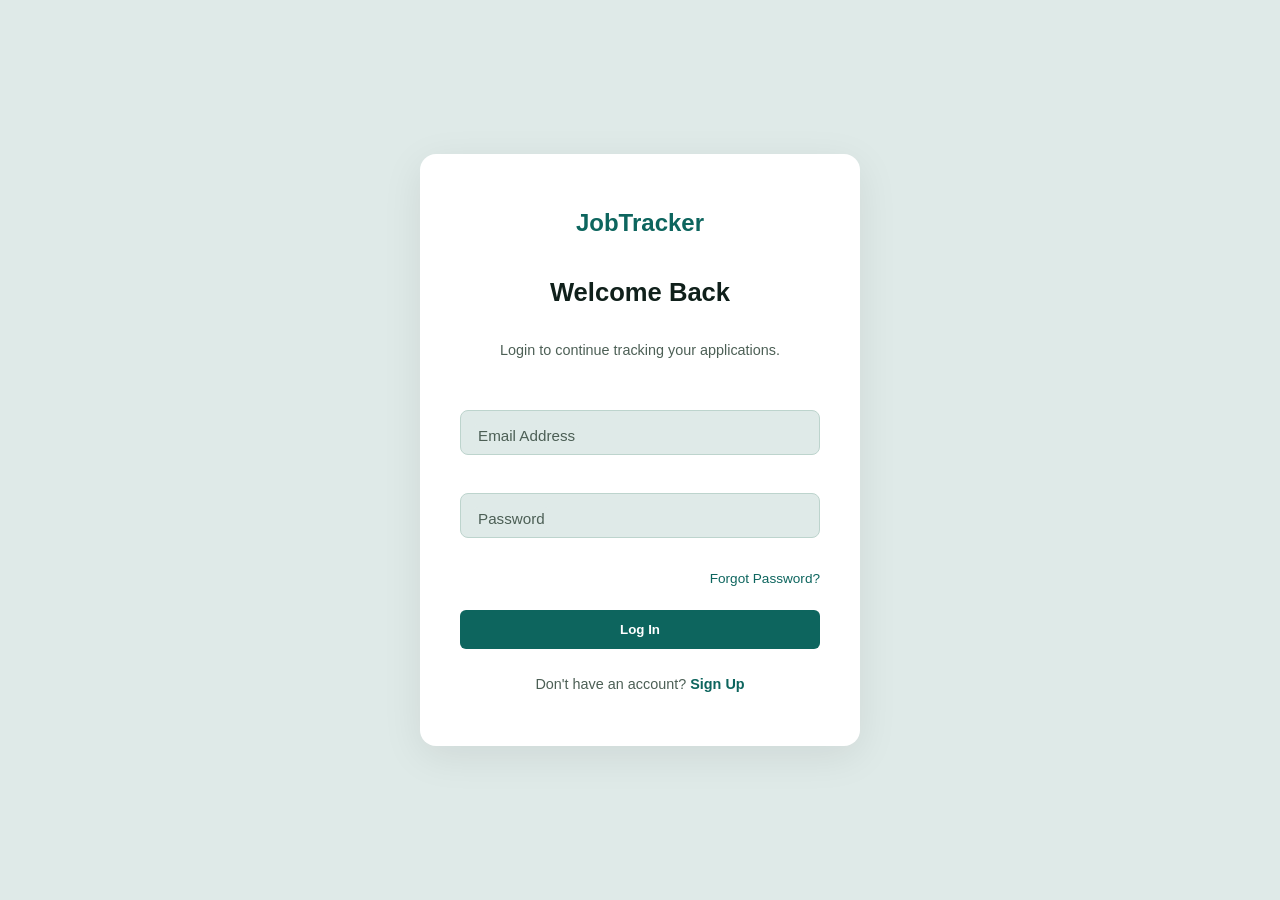
==== commit 1f4d4b56: "Complete Frontend" ====
--- a/auth.html
+++ b/auth.html
@@ -1,16 +1,23 @@
 <!DOCTYPE html>
 <html lang="en">
+
 <head>
     <meta charset="UTF-8">
     <meta name="viewport" content="width=device-width, initial-scale=1.0">
     <title>JobTracker - Login / Signup</title>
+
     <script>
-    if (localStorage.getItem('theme') === 'dark') {
-        document.documentElement.setAttribute('data-theme', 'dark');
-    }
-</script>
+        if (localStorage.getItem('theme') === 'dark') {
+            document.documentElement.setAttribute('data-theme', 'dark');
+        }
+    </script>
+
+    <link rel="icon" type="image/svg+xml"
+        href="data:image/svg+xml,%3Csvg xmlns='http://www.w3.org/2000/svg' viewBox='0 0 100 100'%3E%3Ccircle cx='50' cy='50' r='45' fill='%230d655e'/%3E%3Cpath d='M30 52 L43 65 L72 35' stroke='white' stroke-width='8' fill='none' stroke-linecap='round' stroke-linejoin='round'/%3E%3C/svg%3E">
+
     <link rel="stylesheet" href="style.css">
 </head>
+
 <body class="auth-page">
 
     <!-- ===================== AUTH CARD ===================== -->
@@ -21,62 +28,71 @@
         </div>
 
         <!-- Login Form -->
-        <form class="auth-form" id="login-form">
+        <form class="auth-form" id="login-form" novalidate>
             <h2 class="auth-form-title">Welcome Back</h2>
             <p class="auth-form-subtitle">Login to continue tracking your applications.</p>
 
             <div class="input-group floating">
                 <input type="email" id="login-email" placeholder=" " required>
                 <label for="login-email">Email Address</label>
+                <span class="error-message" id="login-email-error"></span>
             </div>
 
             <div class="input-group floating password-wrapper">
                 <input type="password" id="login-password" placeholder=" " required>
                 <label for="login-password">Password</label>
                 <span class="toggle-password" data-target="login-password">👁</span>
+                <span class="error-message" id="login-password-error"></span>
             </div>
 
             <a href="#" class="forgot-password-link">Forgot Password?</a>
 
             <button type="submit" class="btn btn-primary btn-block">Log In</button>
 
-            <p class="auth-switch-text">Don't have an account? <span class="link-span" id="switch-to-signup">Sign Up</span></p>
+            <p class="auth-switch-text">Don't have an account? <span class="link-span" id="switch-to-signup">Sign
+                    Up</span></p>
         </form>
 
         <!-- Signup Form -->
-        <form class="auth-form hidden" id="signup-form">
+        <form class="auth-form hidden" id="signup-form" novalidate>
             <h2 class="auth-form-title">Create Account</h2>
             <p class="auth-form-subtitle">Sign up to start tracking your job search.</p>
 
             <div class="input-group floating">
                 <input type="text" id="signup-name" placeholder=" " required>
                 <label for="signup-name">Full Name</label>
+                <span class="error-message" id="signup-name-error"></span>
             </div>
 
             <div class="input-group floating">
                 <input type="email" id="signup-email" placeholder=" " required>
                 <label for="signup-email">Email Address</label>
+                <span class="error-message" id="signup-email-error"></span>
             </div>
 
             <div class="input-group floating password-wrapper">
                 <input type="password" id="signup-password" placeholder=" " required>
                 <label for="signup-password">Password</label>
                 <span class="toggle-password" data-target="signup-password">👁</span>
+                <span class="error-message" id="signup-password-error"></span>
             </div>
 
             <div class="input-group floating password-wrapper">
                 <input type="password" id="signup-confirm" placeholder=" " required>
                 <label for="signup-confirm">Confirm Password</label>
                 <span class="toggle-password" data-target="signup-confirm">👁</span>
+                <span class="error-message" id="signup-confirm-error"></span>
             </div>
 
             <button type="submit" class="btn btn-primary btn-block">Create Account</button>
 
-            <p class="auth-switch-text">Already have an account? <span class="link-span" id="switch-to-login">Login</span></p>
+            <p class="auth-switch-text">Already have an account? <span class="link-span"
+                    id="switch-to-login">Login</span></p>
         </form>
 
     </div>
 
     <script src="script.js"></script>
 </body>
+
 </html>
--- a/style.css
+++ b/style.css
@@ -1518,4 +1518,68 @@
         flex-direction: column;
         gap: 22px;
     }
+}
+
+
+
+/* ==========================================================================
+   16. FORM VALIDATION STYLES (Shared across auth, settings, application form)
+   ========================================================================== */
+
+/* Error message text below each field */
+.error-message {
+    display: block;
+    color: #ea5455;
+    font-size: 0.78rem;
+    margin-top: 4px;
+    min-height: 14px;
+}
+
+/* Red border on the input/select/textarea when its field has an error */
+.input-group.has-error input,
+.input-group.has-error select,
+.input-group.has-error textarea {
+    border-color: #ea5455 !important;
+}
+
+
+
+
+/* ==========================================================================
+   17. 404 ERROR PAGE STYLES (404.html)
+   ========================================================================== */
+
+.error-page {
+    display: flex;
+    justify-content: center;
+    align-items: center;
+    min-height: 100vh;
+    padding: 20px;
+    text-align: center;
+}
+
+.error-card {
+    display: flex;
+    flex-direction: column;
+    align-items: center;
+    gap: 16px;
+    max-width: 420px;
+}
+
+.error-code {
+    font-size: 5rem;
+    font-weight: 800;
+    color: var(--accent-color);
+    line-height: 1;
+}
+
+.error-title {
+    font-size: 1.5rem;
+    font-weight: 700;
+}
+
+.error-text {
+    color: var(--text-muted);
+    font-size: 0.95rem;
+    margin-bottom: 8px;
 }
